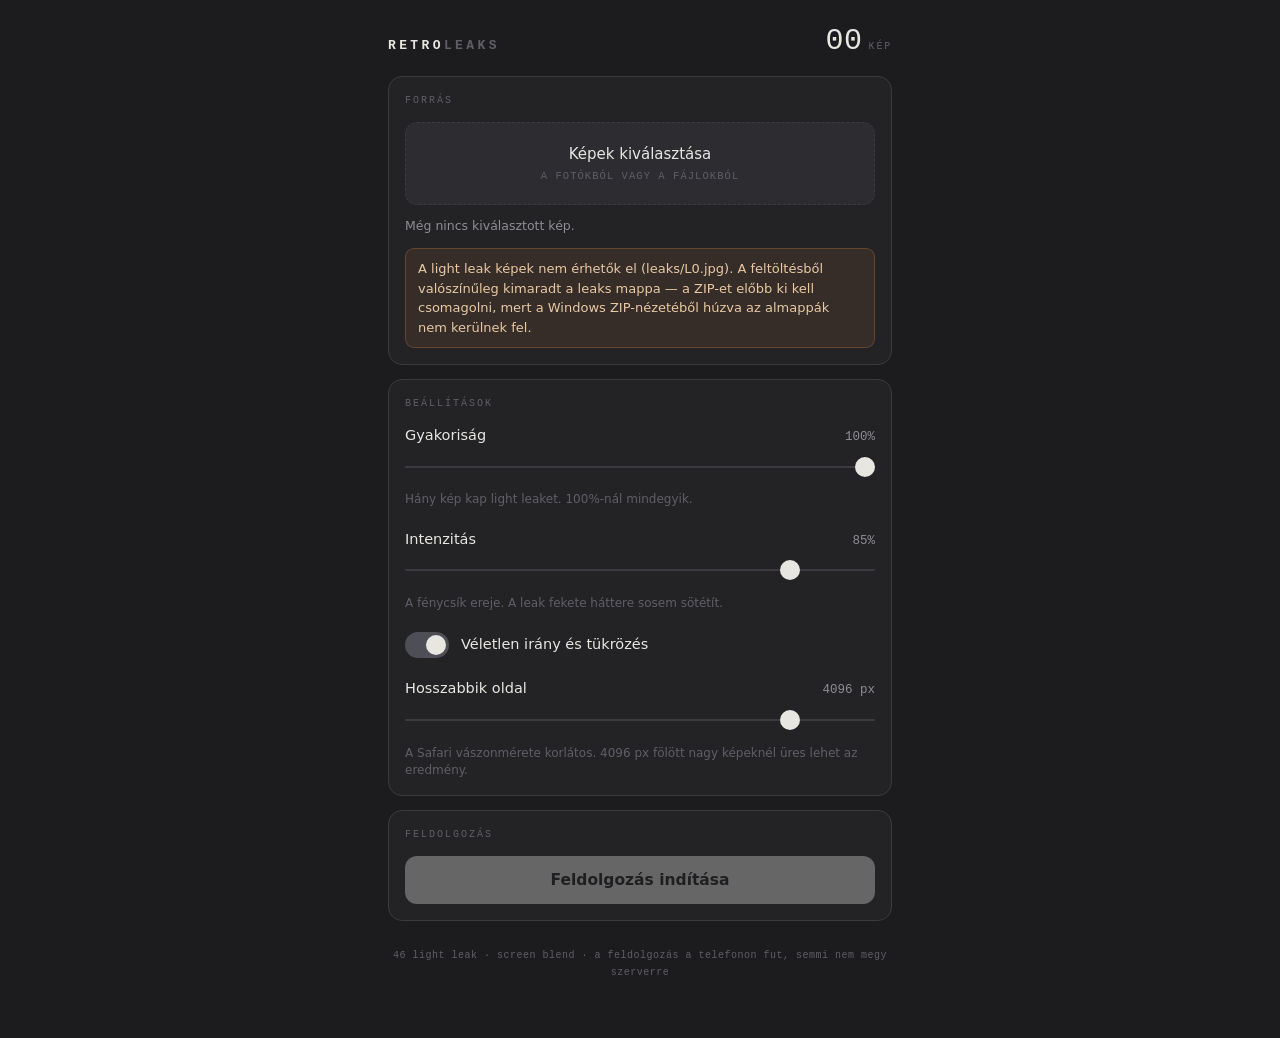
==== index.html @ 72d95e02 "Add files via upload" ====
<!DOCTYPE html>
<html lang="hu">
<head>
<meta charset="utf-8">
<title>RetroLeaks</title>
<meta name="viewport" content="width=device-width, initial-scale=1, viewport-fit=cover, user-scalable=no">
<meta name="description" content="Batch light leak feldolgozó analóg filmhatáshoz.">
<meta name="theme-color" content="#1c1c1e">
<meta name="mobile-web-app-capable" content="yes">
<meta name="apple-mobile-web-app-capable" content="yes">
<meta name="apple-mobile-web-app-status-bar-style" content="black-translucent">
<meta name="apple-mobile-web-app-title" content="RetroLeaks">
<link rel="manifest" href="manifest.webmanifest">
<link rel="apple-touch-icon" href="icons/apple-touch-icon.png">
<link rel="icon" href="icons/icon-192.png">
<link rel="stylesheet" href="styles.css">
</head>
<body>

<header class="masthead">
  <div class="wordmark">Retro<span>leaks</span></div>
  <div class="counter">
    <span class="counter-num" id="counterNum">00</span>
    <span class="counter-unit">kép</span>
  </div>
</header>

<main>

  <!-- FORRÁS -->
  <section class="panel">
    <h2 class="eyebrow">Forrás</h2>

    <label class="picker" for="picker">
      <span class="picker-label">Képek kiválasztása</span>
      <span class="picker-hint">a Fotókból vagy a Fájlokból</span>
    </label>
    <input type="file" id="picker" accept="image/*" multiple>

    <p class="meta" id="sourceMeta">Még nincs kiválasztott kép.</p>
    <p class="warn" id="sourceWarn" hidden></p>
    <p class="error" id="appError" hidden></p>
  </section>

  <!-- ELŐNÉZET -->
  <section class="panel" id="previewPanel" hidden>
    <div class="panel-head">
      <h2 class="eyebrow">Előnézet</h2>
      <button class="ghost" id="rerollBtn" type="button">Másik leak</button>
    </div>

    <div class="preview-frame">
      <img id="previewImg" alt="Előnézet az első képről a jelenlegi beállításokkal">
      <div class="preview-busy" id="previewBusy" hidden></div>
    </div>
    <p class="meta" id="previewMeta"></p>
  </section>

  <!-- BEÁLLÍTÁSOK -->
  <section class="panel">
    <h2 class="eyebrow">Beállítások</h2>

    <div class="control">
      <div class="control-head">
        <label for="frequency">Gyakoriság</label>
        <output id="frequencyOut">100%</output>
      </div>
      <input type="range" id="frequency" min="0" max="100" step="5" value="100">
      <p class="hint">Hány kép kap light leaket. 100%-nál mindegyik.</p>
    </div>

    <div class="control">
      <div class="control-head">
        <label for="intensity">Intenzitás</label>
        <output id="intensityOut">85%</output>
      </div>
      <input type="range" id="intensity" min="10" max="100" step="5" value="85">
      <p class="hint">A fénycsík ereje. A leak fekete háttere sosem sötétít.</p>
    </div>

    <div class="row">
      <label class="switch" for="orientation">
        <input type="checkbox" id="orientation" checked>
        <span class="switch-track"><span class="switch-knob"></span></span>
        <span class="switch-text">Véletlen irány és tükrözés</span>
      </label>
    </div>

    <div class="control">
      <div class="control-head">
        <label for="maxSide">Hosszabbik oldal</label>
        <output id="maxSideOut">4096 px</output>
      </div>
      <input type="range" id="maxSide" min="1536" max="4608" step="512" value="4096">
      <p class="hint">A Safari vászonmérete korlátos. 4096 px fölött nagy képeknél üres lehet az eredmény.</p>
    </div>
  </section>

  <!-- FUTTATÁS -->
  <section class="panel">
    <h2 class="eyebrow">Feldolgozás</h2>
    <button class="primary" id="runBtn" type="button" disabled>Feldolgozás indítása</button>

    <div class="progress" id="progress" hidden>
      <div class="progress-track"><div class="progress-bar" id="progressBar"></div></div>
      <p class="meta" id="progressMeta"></p>
    </div>
  </section>

  <!-- EREDMÉNY -->
  <section class="panel" id="resultPanel" hidden>
    <div class="panel-head">
      <h2 class="eyebrow">Kontaktmásolat</h2>
      <span class="tally" id="tally"></span>
    </div>

    <div class="sheet" id="sheet"></div>

    <button class="primary" id="saveBtn" type="button">Mentés a Fotókba</button>
    <p class="meta" id="saveMeta"></p>

    <div class="control control-tight">
      <div class="control-head">
        <label for="chunk">Csomagméret</label>
        <output id="chunkOut">5 kép</output>
      </div>
      <input type="range" id="chunk" min="1" max="10" step="1" value="5">
      <p class="hint">A megosztás-lapról a „Képek mentése” eltűnik, ha egyszerre túl sok fájlt küldünk. Ha nem látod, vegyél kisebb csomagot.</p>
    </div>
  </section>

  <footer class="colophon">
    <p><span id="leakCount">46</span> light leak · screen blend · a feldolgozás a telefonon fut, semmi nem megy szerverre</p>
  </footer>

</main>

<script src="app.js"></script>
</body>
</html>
---- styles.css ----
:root {
  --base:   #1c1c1e;
  --panel:  #232326;
  --raise:  #2c2c31;
  --line:   #3a3a40;
  --ink:    #e8e6e1;
  --muted:  #8e8e95;
  --dim:    #5f5f68;

  --sans: -apple-system, BlinkMacSystemFont, "Segoe UI", system-ui, sans-serif;
  --mono: ui-monospace, SFMono-Regular, "SF Mono", Menlo, Consolas, monospace;

  --pad: 18px;
  --radius: 14px;
}

* { box-sizing: border-box; }

html, body {
  margin: 0;
  padding: 0;
  background: var(--base);
  color: var(--ink);
  font-family: var(--sans);
  font-size: 15px;
  line-height: 1.5;
  -webkit-text-size-adjust: 100%;
  -webkit-tap-highlight-color: transparent;
  overscroll-behavior-y: contain;
}

body {
  padding:
    env(safe-area-inset-top) env(safe-area-inset-right)
    env(safe-area-inset-bottom) env(safe-area-inset-left);
}

main {
  max-width: 540px;
  margin: 0 auto;
  padding: 0 var(--pad) 56px;
}

/* ─────────── Fejléc: expozíciószámláló ─────────── */

.masthead {
  max-width: 540px;
  margin: 0 auto;
  padding: 26px var(--pad) 20px;
  display: flex;
  align-items: baseline;
  justify-content: space-between;
  gap: 16px;
}

.wordmark {
  font-family: var(--mono);
  font-size: 13px;
  font-weight: 600;
  letter-spacing: 0.26em;
  text-transform: uppercase;
  color: var(--ink);
}
.wordmark span { color: var(--dim); }

.counter {
  display: flex;
  align-items: baseline;
  gap: 6px;
}
.counter-num {
  font-family: var(--mono);
  font-size: 30px;
  font-weight: 300;
  letter-spacing: 0.02em;
  font-variant-numeric: tabular-nums;
  line-height: 1;
  color: var(--ink);
}
.counter-unit {
  font-family: var(--mono);
  font-size: 10px;
  letter-spacing: 0.18em;
  text-transform: uppercase;
  color: var(--dim);
}

/* ─────────── Panelek ─────────── */

.panel {
  background: var(--panel);
  border: 1px solid var(--line);
  border-radius: var(--radius);
  padding: 16px;
  margin-bottom: 14px;
}

.panel-head {
  display: flex;
  align-items: center;
  justify-content: space-between;
  gap: 12px;
}

.eyebrow {
  font-family: var(--mono);
  font-size: 10px;
  font-weight: 500;
  letter-spacing: 0.2em;
  text-transform: uppercase;
  color: var(--dim);
  margin: 0 0 14px;
}
.panel-head .eyebrow { margin-bottom: 14px; }

.meta {
  font-size: 12.5px;
  color: var(--muted);
  margin: 12px 0 0;
}

.hint {
  font-size: 12px;
  color: var(--dim);
  margin: 7px 0 0;
  line-height: 1.45;
}

.warn {
  font-size: 12.5px;
  color: #d9b48a;
  margin: 8px 0 0;
}

/* ─────────── Fájlválasztó ─────────── */

#picker {
  position: absolute;
  width: 1px; height: 1px;
  opacity: 0;
  pointer-events: none;
}

.picker {
  display: flex;
  flex-direction: column;
  align-items: center;
  gap: 3px;
  padding: 20px 16px;
  border: 1px dashed var(--line);
  border-radius: 12px;
  background: var(--raise);
  cursor: pointer;
  user-select: none;
  transition: border-color 0.18s ease, background 0.18s ease;
}
.picker:active { background: #33333a; border-color: #4a4a52; }

.picker-label {
  font-size: 15px;
  font-weight: 500;
}
.picker-hint {
  font-family: var(--mono);
  font-size: 10.5px;
  letter-spacing: 0.1em;
  text-transform: uppercase;
  color: var(--dim);
}

/* ─────────── Előnézet ─────────── */

.preview-frame {
  position: relative;
  border-radius: 10px;
  overflow: hidden;
  background: #141416;
  min-height: 120px;
}
.preview-frame img {
  display: block;
  width: 100%;
  height: auto;
}

.preview-busy {
  position: absolute;
  inset: 0;
  background: rgba(20, 20, 22, 0.55);
}
.preview-busy::after {
  content: "";
  position: absolute;
  top: 0; bottom: 0;
  width: 34%;
  background: linear-gradient(90deg,
    transparent, rgba(255, 176, 108, 0.16), transparent);
  animation: sweep 1.05s ease-in-out infinite;
}

@keyframes sweep {
  from { left: -34%; }
  to   { left: 100%; }
}

/* ─────────── Vezérlők ─────────── */

.control { margin-bottom: 20px; }
.control:last-child { margin-bottom: 0; }
.control-tight { margin-top: 18px; }

.control-head {
  display: flex;
  align-items: baseline;
  justify-content: space-between;
  gap: 12px;
  margin-bottom: 9px;
}
.control-head label {
  font-size: 14.5px;
  color: var(--ink);
}
.control-head output {
  font-family: var(--mono);
  font-size: 12.5px;
  font-variant-numeric: tabular-nums;
  color: var(--muted);
}

input[type="range"] {
  -webkit-appearance: none;
  appearance: none;
  width: 100%;
  height: 22px;
  background: transparent;
  margin: 0;
}
input[type="range"]::-webkit-slider-runnable-track {
  height: 2px;
  background: var(--line);
  border-radius: 2px;
}
input[type="range"]::-webkit-slider-thumb {
  -webkit-appearance: none;
  appearance: none;
  width: 20px; height: 20px;
  margin-top: -9px;
  border-radius: 50%;
  background: var(--ink);
  border: none;
}
input[type="range"]::-moz-range-track {
  height: 2px;
  background: var(--line);
  border-radius: 2px;
}
input[type="range"]::-moz-range-thumb {
  width: 20px; height: 20px;
  border-radius: 50%;
  background: var(--ink);
  border: none;
}
input[type="range"]:focus-visible { outline: none; }
input[type="range"]:focus-visible::-webkit-slider-thumb {
  box-shadow: 0 0 0 3px rgba(232, 230, 225, 0.28);
}

.row { margin-bottom: 20px; }

/* ─────────── Kapcsoló ─────────── */

.switch {
  display: flex;
  align-items: center;
  gap: 12px;
  cursor: pointer;
  user-select: none;
}
.switch input {
  position: absolute;
  opacity: 0;
  width: 1px; height: 1px;
}
.switch-track {
  flex: none;
  width: 44px; height: 26px;
  border-radius: 13px;
  background: var(--line);
  padding: 3px;
  transition: background 0.2s ease;
}
.switch-knob {
  display: block;
  width: 20px; height: 20px;
  border-radius: 50%;
  background: var(--muted);
  transition: transform 0.2s ease, background 0.2s ease;
}
.switch input:checked + .switch-track { background: #4e4e57; }
.switch input:checked + .switch-track .switch-knob {
  transform: translateX(18px);
  background: var(--ink);
}
.switch input:focus-visible + .switch-track {
  box-shadow: 0 0 0 3px rgba(232, 230, 225, 0.28);
}
.switch-text { font-size: 14.5px; }

/* ─────────── Gombok ─────────── */

.primary {
  display: block;
  width: 100%;
  padding: 15px;
  border: none;
  border-radius: 12px;
  background: var(--ink);
  color: #1a1a1c;
  font-family: var(--sans);
  font-size: 15.5px;
  font-weight: 600;
  cursor: pointer;
  transition: opacity 0.18s ease;
}
.primary:disabled { opacity: 0.34; cursor: default; }
.primary:not(:disabled):active { opacity: 0.78; }

.ghost {
  padding: 6px 12px;
  margin-bottom: 14px;
  border: 1px solid var(--line);
  border-radius: 999px;
  background: transparent;
  color: var(--muted);
  font-family: var(--mono);
  font-size: 10.5px;
  letter-spacing: 0.12em;
  text-transform: uppercase;
  cursor: pointer;
}
.ghost:active { background: var(--raise); color: var(--ink); }

/* ─────────── Kontaktmásolat ─────────── */

.tally {
  font-family: var(--mono);
  font-size: 11px;
  letter-spacing: 0.1em;
  color: var(--muted);
  margin-bottom: 14px;
}

.sheet {
  display: grid;
  grid-template-columns: repeat(3, 1fr);
  gap: 8px;
  margin-bottom: 18px;
}

.frame {
  position: relative;
  border-radius: 4px;
  overflow: hidden;
  background: #141416;
  aspect-ratio: 1 / 1;
}
.frame img {
  display: block;
  width: 100%; height: 100%;
  object-fit: cover;
}
.frame-no {
  position: absolute;
  left: 4px; bottom: 3px;
  font-family: var(--mono);
  font-size: 9px;
  letter-spacing: 0.08em;
  color: rgba(255, 255, 255, 0.82);
  text-shadow: 0 1px 3px rgba(0, 0, 0, 0.9);
  font-variant-numeric: tabular-nums;
}
.frame.is-saved::after {
  content: "";
  position: absolute;
  inset: 0;
  background: rgba(20, 20, 22, 0.58);
  border: 1px solid rgba(232, 230, 225, 0.35);
  border-radius: 4px;
}

/* ─────────── Folyamatjelző ─────────── */

.progress { margin-top: 16px; }

.progress-track {
  position: relative;
  height: 2px;
  background: var(--line);
  border-radius: 2px;
  overflow: hidden;
}
.progress-bar {
  height: 100%;
  width: 0%;
  background: var(--ink);
  transition: width 0.25s ease;
}

/* ─────────── Lábléc ─────────── */

.colophon {
  margin-top: 26px;
  text-align: center;
}
.colophon p {
  font-family: var(--mono);
  font-size: 10px;
  letter-spacing: 0.05em;
  line-height: 1.7;
  color: var(--dim);
  margin: 0;
}

/* ─────────── Hozzáférhetőség ─────────── */

@media (prefers-reduced-motion: reduce) {
  *, *::before, *::after {
    animation-duration: 0.001ms !important;
    animation-iteration-count: 1 !important;
    transition-duration: 0.001ms !important;
  }
}

button:focus-visible,
.picker:focus-within {
  outline: 2px solid rgba(232, 230, 225, 0.55);
  outline-offset: 2px;
}

/* a kontaktmásolat kockái gombok, de ne nézzenek ki annak */
.frame {
  padding: 0;
  border: none;
  font: inherit;
  color: inherit;
  cursor: pointer;
  -webkit-appearance: none;
  appearance: none;
}
.frame:active { opacity: 0.7; }

/* látható hibaüzenet — a néma bukás a legrosszabb fajta */
.error {
  font-size: 13px;
  line-height: 1.5;
  color: #e8c9a4;
  background: rgba(198, 122, 66, 0.12);
  border: 1px solid rgba(198, 122, 66, 0.32);
  border-radius: 9px;
  padding: 10px 12px;
  margin: 12px 0 0;
}
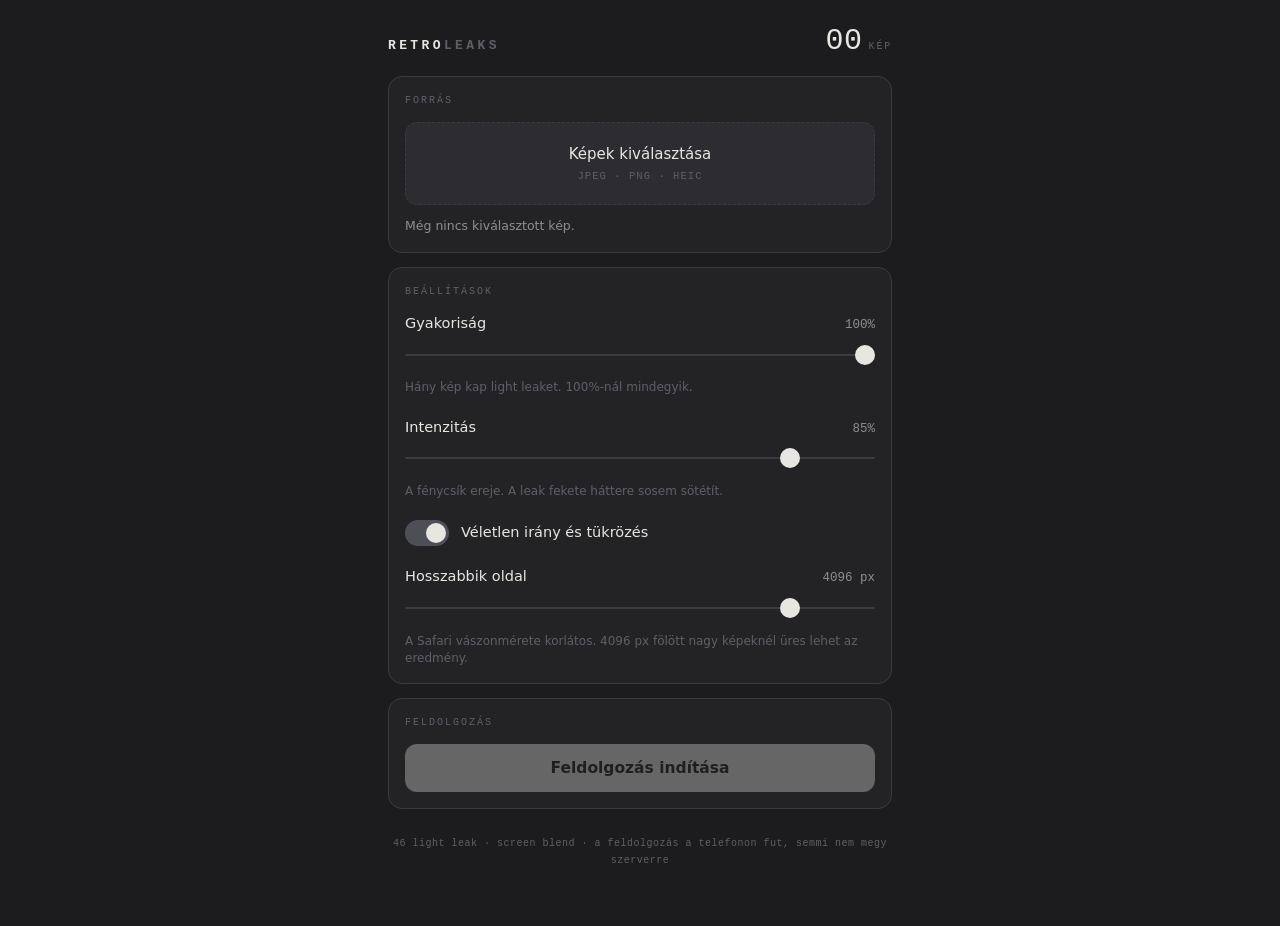
==== commit 37fb7584: "Add files via upload" ====
--- a/index.html
+++ b/index.html
@@ -33,9 +33,11 @@
 
     <label class="picker" for="picker">
       <span class="picker-label">Képek kiválasztása</span>
-      <span class="picker-hint">a Fotókból vagy a Fájlokból</span>
+      <span class="picker-hint">JPEG · PNG · HEIC</span>
     </label>
-    <input type="file" id="picker" accept="image/*" multiple>
+    <input type="file" id="picker"
+           accept="image/jpeg,image/png,image/webp,image/gif,image/bmp,image/heic,image/heif"
+           multiple>
 
     <p class="meta" id="sourceMeta">Még nincs kiválasztott kép.</p>
     <p class="warn" id="sourceWarn" hidden></p>
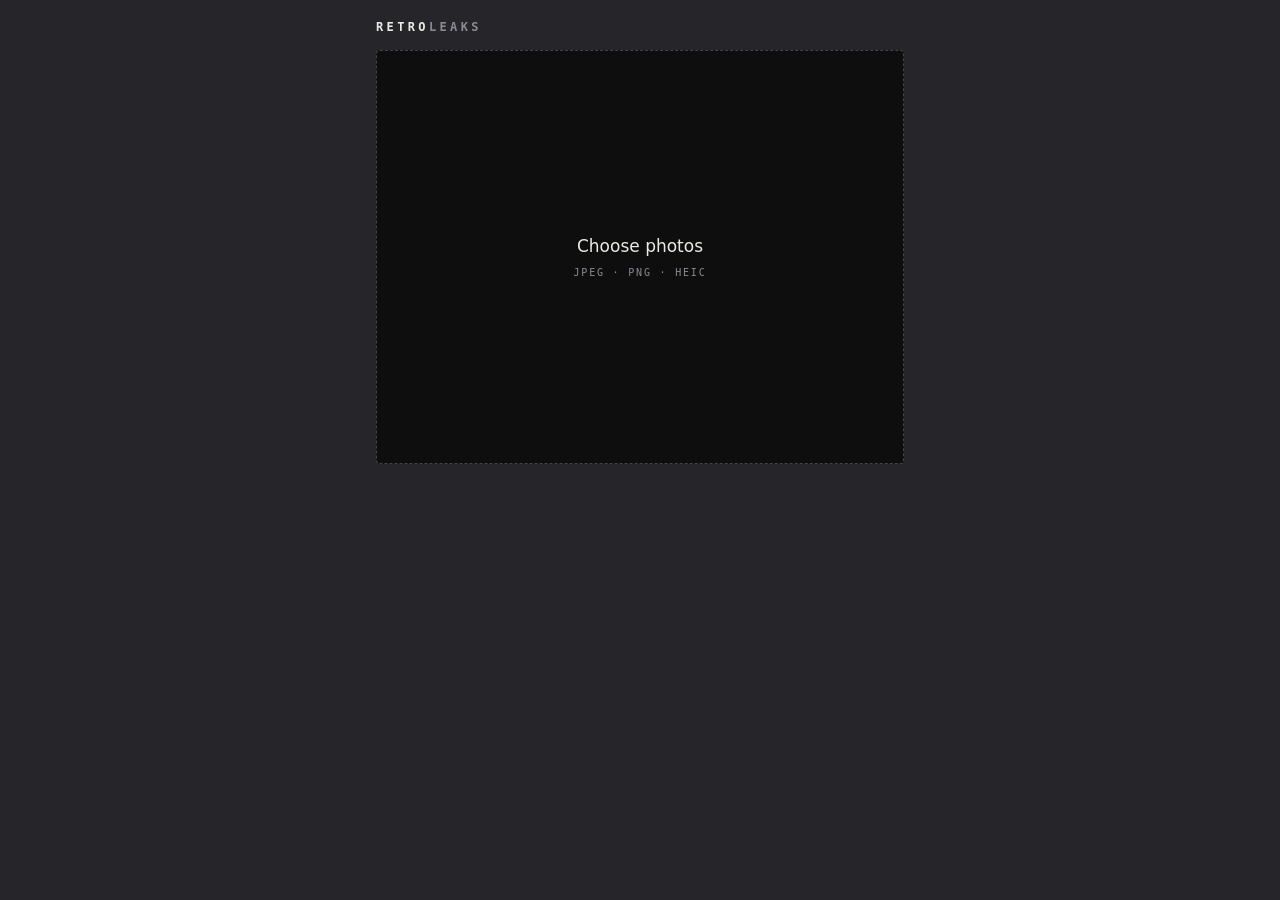
==== commit ea9b76c2: "Add files via upload" ====
--- a/index.html
+++ b/index.html
@@ -1,11 +1,11 @@
 <!DOCTYPE html>
-<html lang="hu">
+<html lang="en">
 <head>
 <meta charset="utf-8">
 <title>RetroLeaks</title>
 <meta name="viewport" content="width=device-width, initial-scale=1, viewport-fit=cover, user-scalable=no">
-<meta name="description" content="Batch light leak feldolgozó analóg filmhatáshoz.">
-<meta name="theme-color" content="#1c1c1e">
+<meta name="description" content="Batch light leak tool for analogue film looks. Everything runs on your device.">
+<meta name="theme-color" content="#26262a">
 <meta name="mobile-web-app-capable" content="yes">
 <meta name="apple-mobile-web-app-capable" content="yes">
 <meta name="apple-mobile-web-app-status-bar-style" content="black-translucent">
@@ -17,125 +17,110 @@
 </head>
 <body>
 
-<header class="masthead">
-  <div class="wordmark">Retro<span>leaks</span></div>
-  <div class="counter">
-    <span class="counter-num" id="counterNum">00</span>
-    <span class="counter-unit">kép</span>
+<header class="bar">
+  <div class="mark">Retro<span>leaks</span></div>
+  <div class="load" id="load" hidden>
+    <span class="load-num" id="loadNum">0</span>
+    <span class="load-unit" id="loadUnit">photos</span>
   </div>
 </header>
 
-<main>
+<p class="alert" id="alert" hidden></p>
 
-  <!-- FORRÁS -->
-  <section class="panel">
-    <h2 class="eyebrow">Forrás</h2>
+<div class="stage" id="stage">
 
-    <label class="picker" for="picker">
-      <span class="picker-label">Képek kiválasztása</span>
-      <span class="picker-hint">JPEG · PNG · HEIC</span>
-    </label>
-    <input type="file" id="picker"
-           accept="image/jpeg,image/png,image/webp,image/gif,image/bmp,image/heic,image/heif"
-           multiple>
+  <label class="empty" for="picker" id="empty">
+    <span class="empty-title">Choose photos</span>
+    <span class="empty-sub">JPEG · PNG · HEIC</span>
+  </label>
 
-    <p class="meta" id="sourceMeta">Még nincs kiválasztott kép.</p>
-    <p class="warn" id="sourceWarn" hidden></p>
-    <p class="error" id="appError" hidden></p>
+  <div class="hero" id="hero" hidden>
+    <img id="heroImg" alt="Preview of the first photo with the current leak"
+         src="[data-uri]">
+    <div class="hero-busy" id="heroBusy" hidden></div>
+    <span class="stamp" id="stamp" hidden>Original</span>
+    <span class="hero-hint" id="heroHint">Hold to compare</span>
+  </div>
+
+  <div class="sheet-wrap" id="sheetWrap" hidden>
+    <div class="sheet" id="sheet"></div>
+  </div>
+
+</div>
+
+<input type="file" id="picker"
+       accept="image/jpeg,image/png,image/webp,image/gif,image/bmp,image/heic,image/heif"
+       multiple>
+
+<main id="controls" hidden>
+
+  <section class="block">
+    <div class="block-head">
+      <h2 class="label">Leak</h2>
+      <span class="value" id="leakName">Random</span>
+    </div>
+    <div class="strip" id="strip" role="listbox" aria-label="Light leak"></div>
   </section>
 
-  <!-- ELŐNÉZET -->
-  <section class="panel" id="previewPanel" hidden>
-    <div class="panel-head">
-      <h2 class="eyebrow">Előnézet</h2>
-      <button class="ghost" id="rerollBtn" type="button">Másik leak</button>
+  <section class="block">
+    <div class="block-head">
+      <h2 class="label" id="intensityLabel">Intensity</h2>
+      <span class="value" id="intensityValue">85</span>
     </div>
-
-    <div class="preview-frame">
-      <img id="previewImg" alt="Előnézet az első képről a jelenlegi beállításokkal">
-      <div class="preview-busy" id="previewBusy" hidden></div>
-    </div>
-    <p class="meta" id="previewMeta"></p>
+    <input type="range" id="intensity" min="10" max="100" step="5" value="85"
+           aria-labelledby="intensityLabel">
   </section>
 
-  <!-- BEÁLLÍTÁSOK -->
-  <section class="panel">
-    <h2 class="eyebrow">Beállítások</h2>
-
-    <div class="control">
-      <div class="control-head">
-        <label for="frequency">Gyakoriság</label>
-        <output id="frequencyOut">100%</output>
-      </div>
-      <input type="range" id="frequency" min="0" max="100" step="5" value="100">
-      <p class="hint">Hány kép kap light leaket. 100%-nál mindegyik.</p>
+  <section class="block">
+    <div class="block-head">
+      <h2 class="label">Orientation</h2>
     </div>
-
-    <div class="control">
-      <div class="control-head">
-        <label for="intensity">Intenzitás</label>
-        <output id="intensityOut">85%</output>
-      </div>
-      <input type="range" id="intensity" min="10" max="100" step="5" value="85">
-      <p class="hint">A fénycsík ereje. A leak fekete háttere sosem sötétít.</p>
-    </div>
-
-    <div class="row">
-      <label class="switch" for="orientation">
-        <input type="checkbox" id="orientation" checked>
-        <span class="switch-track"><span class="switch-knob"></span></span>
-        <span class="switch-text">Véletlen irány és tükrözés</span>
-      </label>
-    </div>
-
-    <div class="control">
-      <div class="control-head">
-        <label for="maxSide">Hosszabbik oldal</label>
-        <output id="maxSideOut">4096 px</output>
-      </div>
-      <input type="range" id="maxSide" min="1536" max="4608" step="512" value="4096">
-      <p class="hint">A Safari vászonmérete korlátos. 4096 px fölött nagy képeknél üres lehet az eredmény.</p>
+    <div class="seg" id="orientSeg" role="radiogroup" aria-label="Orientation">
+      <button type="button" class="seg-btn is-on" data-orient="random" role="radio" aria-checked="true">Random</button>
+      <button type="button" class="seg-btn" data-orient="fixed" role="radio" aria-checked="false">As shot</button>
     </div>
   </section>
 
-  <!-- FUTTATÁS -->
-  <section class="panel">
-    <h2 class="eyebrow">Feldolgozás</h2>
-    <button class="primary" id="runBtn" type="button" disabled>Feldolgozás indítása</button>
-
-    <div class="progress" id="progress" hidden>
-      <div class="progress-track"><div class="progress-bar" id="progressBar"></div></div>
-      <p class="meta" id="progressMeta"></p>
+  <section class="block" id="coverageBlock" hidden>
+    <div class="block-head">
+      <h2 class="label" id="coverageLabel">Coverage</h2>
+      <span class="value" id="coverageValue">100</span>
     </div>
+    <input type="range" id="coverage" min="0" max="100" step="5" value="100"
+           aria-labelledby="coverageLabel">
+    <p class="note" id="coverageNote">Every photo gets a leak.</p>
   </section>
 
-  <!-- EREDMÉNY -->
-  <section class="panel" id="resultPanel" hidden>
-    <div class="panel-head">
-      <h2 class="eyebrow">Kontaktmásolat</h2>
-      <span class="tally" id="tally"></span>
+  <details class="more">
+    <summary>Advanced</summary>
+
+    <div class="block-head">
+      <h2 class="label" id="sizeLabel">Longest edge</h2>
+      <span class="value" id="sizeValue">Auto</span>
     </div>
+    <input type="range" id="size" min="0" max="4" step="1" value="0" aria-labelledby="sizeLabel">
+    <p class="note">Auto keeps as much detail as your browser can handle. Lower it only if
+      large photos come out blank.</p>
 
-    <div class="sheet" id="sheet"></div>
+    <button type="button" class="link" id="resetBtn">Reset settings</button>
+  </details>
 
-    <button class="primary" id="saveBtn" type="button">Mentés a Fotókba</button>
-    <p class="meta" id="saveMeta"></p>
-
-    <div class="control control-tight">
-      <div class="control-head">
-        <label for="chunk">Csomagméret</label>
-        <output id="chunkOut">5 kép</output>
-      </div>
-      <input type="range" id="chunk" min="1" max="10" step="1" value="5">
-      <p class="hint">A megosztás-lapról a „Képek mentése” eltűnik, ha egyszerre túl sok fájlt küldünk. Ha nem látod, vegyél kisebb csomagot.</p>
-    </div>
-  </section>
-
-  <footer class="colophon">
-    <p><span id="leakCount">46</span> light leak · screen blend · a feldolgozás a telefonon fut, semmi nem megy szerverre</p>
-  </footer>
+  <p class="colophon">
+    <span id="leakTotal">46</span> leaks · screen blend · nothing leaves your device
+  </p>
 
 </main>
+
+<div class="dock" id="dock" hidden>
+  <div class="dock-progress" id="dockProgress" hidden>
+    <div class="dock-track"><div class="dock-fill" id="dockFill"></div></div>
+    <span class="dock-status" id="dockStatus"></span>
+  </div>
+  <div class="dock-row">
+    <button type="button" class="minor" id="backBtn" hidden>Back</button>
+    <button type="button" class="major" id="actionBtn">Apply</button>
+  </div>
+</div>
 
 <script src="app.js"></script>
 </body>
--- a/styles.css
+++ b/styles.css
@@ -1,25 +1,39 @@
+/* ===========================================================
+   RetroLeaks
+   Two greys, deliberately: film-gate black behind photographs
+   (you cannot judge an image against a light surround), and a
+   graphite "equipment" grey for the chrome around it. The only
+   colour in the interface comes out of the leaks themselves.
+   =========================================================== */
+
 :root {
-  --base:   #1c1c1e;
-  --panel:  #232326;
-  --raise:  #2c2c31;
-  --line:   #3a3a40;
-  --ink:    #e8e6e1;
-  --muted:  #8e8e95;
-  --dim:    #5f5f68;
+  --stock:  #0e0e0f;   /* film gate — only ever behind an image */
+  --body:   #26262a;   /* graphite chrome */
+  --plate:  #2f2f34;   /* raised controls */
+  --etch:   #43434a;   /* engraved hairlines */
+  --ink:    #eceae5;   /* warm off-white */
+  --ghost:  #8b8b93;   /* secondary text */
 
   --sans: -apple-system, BlinkMacSystemFont, "Segoe UI", system-ui, sans-serif;
   --mono: ui-monospace, SFMono-Regular, "SF Mono", Menlo, Consolas, monospace;
 
-  --pad: 18px;
-  --radius: 14px;
+  --gutter: 16px;
+  --dock-h: 84px;
 }
 
 * { box-sizing: border-box; }
 
-html, body {
+/* A class rule with a display value outranks the browser's own
+   [hidden] { display: none }, because author styles beat the UA sheet.
+   Without this, .hero and .empty stay visible while carrying the
+   hidden attribute. Applies to every element, present and future. */
+[hidden] { display: none !important; }
+
+html { background: var(--body); }
+
+body {
   margin: 0;
-  padding: 0;
-  background: var(--base);
+  background: var(--body);
   color: var(--ink);
   font-family: var(--sans);
   font-size: 15px;
@@ -27,401 +41,484 @@
   -webkit-text-size-adjust: 100%;
   -webkit-tap-highlight-color: transparent;
   overscroll-behavior-y: contain;
-}
-
-body {
-  padding:
-    env(safe-area-inset-top) env(safe-area-inset-right)
-    env(safe-area-inset-bottom) env(safe-area-inset-left);
-}
-
-main {
-  max-width: 540px;
-  margin: 0 auto;
-  padding: 0 var(--pad) 56px;
-}
-
-/* ─────────── Fejléc: expozíciószámláló ─────────── */
-
-.masthead {
-  max-width: 540px;
-  margin: 0 auto;
-  padding: 26px var(--pad) 20px;
+  padding-bottom: calc(var(--dock-h) + env(safe-area-inset-bottom));
+}
+
+/* ── Top bar ─────────────────────────────────────────────── */
+
+.bar {
   display: flex;
   align-items: baseline;
   justify-content: space-between;
   gap: 16px;
-}
-
-.wordmark {
-  font-family: var(--mono);
-  font-size: 13px;
+  padding: calc(env(safe-area-inset-top) + 18px) var(--gutter) 14px;
+  max-width: 560px;
+  margin: 0 auto;
+}
+
+.mark {
+  font-family: var(--mono);
+  font-size: 12px;
   font-weight: 600;
-  letter-spacing: 0.26em;
-  text-transform: uppercase;
-  color: var(--ink);
-}
-.wordmark span { color: var(--dim); }
-
-.counter {
-  display: flex;
-  align-items: baseline;
-  gap: 6px;
-}
-.counter-num {
-  font-family: var(--mono);
-  font-size: 30px;
+  letter-spacing: 0.28em;
+  text-transform: uppercase;
+}
+.mark span { color: var(--ghost); }
+
+.load { display: flex; align-items: baseline; gap: 6px; }
+.load-num {
+  font-family: var(--mono);
+  font-size: 22px;
   font-weight: 300;
-  letter-spacing: 0.02em;
   font-variant-numeric: tabular-nums;
   line-height: 1;
-  color: var(--ink);
-}
-.counter-unit {
+}
+.load-unit {
+  font-family: var(--mono);
+  font-size: 9.5px;
+  letter-spacing: 0.18em;
+  text-transform: uppercase;
+  color: var(--ghost);
+}
+
+/* ── Alert ───────────────────────────────────────────────── */
+
+.alert {
+  max-width: 560px;
+  margin: 0 auto 14px;
+  padding: 11px 13px;
+  border: 1px solid rgba(198, 133, 74, 0.42);
+  border-left-width: 3px;
+  border-radius: 3px;
+  background: rgba(198, 133, 74, 0.10);
+  color: #ecc9a2;
+  font-size: 13px;
+  line-height: 1.5;
+}
+.alert:not([hidden]) + .stage { margin-top: 0; }
+
+/* ── Stage ───────────────────────────────────────────────── */
+
+.stage {
+  max-width: 560px;
+  margin: 0 auto;
+  padding: 0 var(--gutter);
+}
+
+.empty {
+  display: flex;
+  flex-direction: column;
+  align-items: center;
+  justify-content: center;
+  gap: 5px;
+  min-height: 46vh;
+  border: 1px dashed var(--etch);
+  border-radius: 4px;
+  background: var(--stock);
+  cursor: pointer;
+  user-select: none;
+  transition: border-color 0.2s ease;
+}
+.empty:active { border-color: var(--ghost); }
+.empty-title { font-size: 17px; font-weight: 500; }
+.empty-sub {
   font-family: var(--mono);
   font-size: 10px;
   letter-spacing: 0.18em;
   text-transform: uppercase;
-  color: var(--dim);
-}
-
-/* ─────────── Panelek ─────────── */
-
-.panel {
-  background: var(--panel);
-  border: 1px solid var(--line);
-  border-radius: var(--radius);
-  padding: 16px;
-  margin-bottom: 14px;
-}
-
-.panel-head {
+  color: var(--ghost);
+}
+
+#picker { position: fixed; left: -9999px; width: 1px; height: 1px; opacity: 0; }
+
+/* ── Hero preview ────────────────────────────────────────── */
+
+.hero {
+  position: relative;
+  border-radius: 4px;
+  overflow: hidden;
+  background: var(--stock);
+  min-height: 46vh;
   display: flex;
   align-items: center;
+  justify-content: center;
+  user-select: none;
+  -webkit-user-select: none;
+  -webkit-touch-callout: none;
+}
+.hero img {
+  display: block;
+  width: 100%;
+  height: auto;
+  max-height: 62vh;
+  object-fit: contain;
+  pointer-events: none;
+}
+
+.hero-busy { position: absolute; inset: 0; background: rgba(14, 14, 15, 0.5); overflow: hidden; }
+.hero-busy::after {
+  content: "";
+  position: absolute;
+  top: 0; bottom: 0;
+  width: 30%;
+  background: linear-gradient(90deg, transparent, rgba(255, 178, 112, 0.14), transparent);
+  animation: sweep 1.1s ease-in-out infinite;
+}
+@keyframes sweep { from { left: -30%; } to { left: 100%; } }
+
+/* Contact-print annotation, stamped on while comparing. */
+.stamp {
+  position: absolute;
+  top: 10px; left: 10px;
+  padding: 4px 8px;
+  border: 1px solid rgba(236, 234, 229, 0.5);
+  border-radius: 2px;
+  font-family: var(--mono);
+  font-size: 9.5px;
+  letter-spacing: 0.2em;
+  text-transform: uppercase;
+  color: var(--ink);
+  background: rgba(14, 14, 15, 0.62);
+}
+
+.hero-hint {
+  position: absolute;
+  bottom: 10px;
+  left: 50%;
+  transform: translateX(-50%);
+  font-family: var(--mono);
+  font-size: 9.5px;
+  letter-spacing: 0.16em;
+  text-transform: uppercase;
+  color: rgba(236, 234, 229, 0.55);
+  text-shadow: 0 1px 4px rgba(0, 0, 0, 0.85);
+  transition: opacity 0.25s ease;
+}
+.hero.is-comparing .hero-hint { opacity: 0; }
+
+/* ── Controls ────────────────────────────────────────────── */
+
+#controls {
+  max-width: 560px;
+  margin: 0 auto;
+  padding: 22px var(--gutter) 0;
+}
+
+.block { margin-bottom: 24px; }
+
+.block-head {
+  display: flex;
+  align-items: baseline;
   justify-content: space-between;
   gap: 12px;
-}
-
-.eyebrow {
+  margin-bottom: 10px;
+}
+
+.label {
   font-family: var(--mono);
   font-size: 10px;
   font-weight: 500;
   letter-spacing: 0.2em;
   text-transform: uppercase;
-  color: var(--dim);
-  margin: 0 0 14px;
-}
-.panel-head .eyebrow { margin-bottom: 14px; }
-
-.meta {
-  font-size: 12.5px;
-  color: var(--muted);
-  margin: 12px 0 0;
-}
-
-.hint {
+  color: var(--ghost);
+  margin: 0;
+}
+
+.value {
+  font-family: var(--mono);
+  font-size: 13px;
+  font-variant-numeric: tabular-nums;
+  color: var(--ink);
+}
+
+.note {
   font-size: 12px;
-  color: var(--dim);
-  margin: 7px 0 0;
   line-height: 1.45;
-}
-
-.warn {
-  font-size: 12.5px;
-  color: #d9b48a;
+  color: var(--ghost);
   margin: 8px 0 0;
 }
 
-/* ─────────── Fájlválasztó ─────────── */
-
-#picker {
-  position: absolute;
-  width: 1px; height: 1px;
-  opacity: 0;
-  pointer-events: none;
-}
-
-.picker {
-  display: flex;
-  flex-direction: column;
-  align-items: center;
-  gap: 3px;
-  padding: 20px 16px;
-  border: 1px dashed var(--line);
-  border-radius: 12px;
-  background: var(--raise);
-  cursor: pointer;
-  user-select: none;
-  transition: border-color 0.18s ease, background 0.18s ease;
-}
-.picker:active { background: #33333a; border-color: #4a4a52; }
-
-.picker-label {
-  font-size: 15px;
-  font-weight: 500;
-}
-.picker-hint {
-  font-family: var(--mono);
-  font-size: 10.5px;
-  letter-spacing: 0.1em;
-  text-transform: uppercase;
-  color: var(--dim);
-}
-
-/* ─────────── Előnézet ─────────── */
-
-.preview-frame {
+/* ── Signature: the leak filmstrip ───────────────────────── */
+
+.strip {
+  display: flex;
+  gap: 7px;
+  overflow-x: auto;
+  overflow-y: hidden;
+  padding: 9px 0;
+  margin: 0 calc(var(--gutter) * -1);
+  padding-left: var(--gutter);
+  padding-right: var(--gutter);
+  background: var(--stock);
+  scroll-snap-type: x proximity;
+  -webkit-overflow-scrolling: touch;
+  scrollbar-width: none;
+  /* sprocket perforations, top and bottom */
+  background-image:
+    repeating-linear-gradient(90deg,
+      transparent 0 7px, rgba(236, 234, 229, 0.16) 7px 13px, transparent 13px 20px),
+    repeating-linear-gradient(90deg,
+      transparent 0 7px, rgba(236, 234, 229, 0.16) 7px 13px, transparent 13px 20px);
+  background-size: 100% 3px, 100% 3px;
+  background-position: 0 0, 0 100%;
+  background-repeat: repeat-x, repeat-x;
+}
+.strip::-webkit-scrollbar { display: none; }
+
+.gate {
+  flex: 0 0 auto;
+  width: 58px;
+  height: 44px;
+  padding: 0;
+  border: 1px solid transparent;
+  border-radius: 2px;
+  overflow: hidden;
+  background: #000;
+  cursor: pointer;
+  scroll-snap-align: center;
   position: relative;
-  border-radius: 10px;
-  overflow: hidden;
-  background: #141416;
-  min-height: 120px;
-}
-.preview-frame img {
+  transition: border-color 0.16s ease, transform 0.16s ease;
+}
+.gate img {
   display: block;
-  width: 100%;
-  height: auto;
-}
-
-.preview-busy {
+  width: 100%; height: 100%;
+  object-fit: cover;
+}
+.gate.is-on {
+  border-color: var(--ink);
+  transform: translateY(-2px);
+}
+.gate.is-on::after {
+  content: "";
   position: absolute;
   inset: 0;
-  background: rgba(20, 20, 22, 0.55);
-}
-.preview-busy::after {
-  content: "";
-  position: absolute;
-  top: 0; bottom: 0;
-  width: 34%;
-  background: linear-gradient(90deg,
-    transparent, rgba(255, 176, 108, 0.16), transparent);
-  animation: sweep 1.05s ease-in-out infinite;
-}
-
-@keyframes sweep {
-  from { left: -34%; }
-  to   { left: 100%; }
-}
-
-/* ─────────── Vezérlők ─────────── */
-
-.control { margin-bottom: 20px; }
-.control:last-child { margin-bottom: 0; }
-.control-tight { margin-top: 18px; }
-
-.control-head {
-  display: flex;
-  align-items: baseline;
-  justify-content: space-between;
-  gap: 12px;
-  margin-bottom: 9px;
-}
-.control-head label {
-  font-size: 14.5px;
+  box-shadow: inset 0 0 0 1px rgba(14, 14, 15, 0.85);
+}
+
+.gate-random {
+  display: flex;
+  align-items: center;
+  justify-content: center;
+  background: var(--plate);
+  font-family: var(--mono);
+  font-size: 9.5px;
+  letter-spacing: 0.14em;
   color: var(--ink);
 }
-.control-head output {
-  font-family: var(--mono);
-  font-size: 12.5px;
-  font-variant-numeric: tabular-nums;
-  color: var(--muted);
-}
+
+/* ── Sliders ─────────────────────────────────────────────── */
 
 input[type="range"] {
   -webkit-appearance: none;
   appearance: none;
   width: 100%;
-  height: 22px;
+  height: 24px;
   background: transparent;
   margin: 0;
+  display: block;
 }
 input[type="range"]::-webkit-slider-runnable-track {
-  height: 2px;
-  background: var(--line);
-  border-radius: 2px;
+  height: 1px;
+  background: var(--etch);
 }
 input[type="range"]::-webkit-slider-thumb {
   -webkit-appearance: none;
   appearance: none;
-  width: 20px; height: 20px;
-  margin-top: -9px;
+  width: 22px; height: 22px;
+  margin-top: -10.5px;
   border-radius: 50%;
   background: var(--ink);
   border: none;
 }
-input[type="range"]::-moz-range-track {
-  height: 2px;
-  background: var(--line);
-  border-radius: 2px;
-}
+input[type="range"]::-moz-range-track { height: 1px; background: var(--etch); }
 input[type="range"]::-moz-range-thumb {
-  width: 20px; height: 20px;
-  border-radius: 50%;
-  background: var(--ink);
-  border: none;
+  width: 22px; height: 22px; border: none; border-radius: 50%; background: var(--ink);
 }
 input[type="range"]:focus-visible { outline: none; }
 input[type="range"]:focus-visible::-webkit-slider-thumb {
-  box-shadow: 0 0 0 3px rgba(232, 230, 225, 0.28);
-}
-
-.row { margin-bottom: 20px; }
-
-/* ─────────── Kapcsoló ─────────── */
-
-.switch {
+  box-shadow: 0 0 0 3px rgba(236, 234, 229, 0.3);
+}
+
+/* ── Segmented control ───────────────────────────────────── */
+
+.seg {
+  display: flex;
+  gap: 2px;
+  padding: 2px;
+  background: var(--plate);
+  border-radius: 3px;
+}
+.seg-btn {
+  flex: 1;
+  padding: 9px 10px;
+  border: none;
+  border-radius: 2px;
+  background: transparent;
+  color: var(--ghost);
+  font-family: var(--sans);
+  font-size: 13.5px;
+  cursor: pointer;
+  transition: background 0.16s ease, color 0.16s ease;
+}
+.seg-btn.is-on { background: var(--etch); color: var(--ink); }
+
+/* ── Advanced ────────────────────────────────────────────── */
+
+.more {
+  border-top: 1px solid var(--etch);
+  padding-top: 14px;
+  margin-bottom: 22px;
+}
+.more > summary {
+  font-family: var(--mono);
+  font-size: 10px;
+  letter-spacing: 0.2em;
+  text-transform: uppercase;
+  color: var(--ghost);
+  cursor: pointer;
+  list-style: none;
+  padding-bottom: 14px;
+}
+.more > summary::-webkit-details-marker { display: none; }
+.more > summary::before { content: "+ "; }
+.more[open] > summary::before { content: "− "; }
+
+.link {
+  margin-top: 16px;
+  padding: 0;
+  border: none;
+  background: none;
+  color: var(--ghost);
+  font-family: var(--sans);
+  font-size: 13px;
+  text-decoration: underline;
+  text-underline-offset: 3px;
+  cursor: pointer;
+}
+
+.colophon {
+  font-family: var(--mono);
+  font-size: 9.5px;
+  letter-spacing: 0.06em;
+  line-height: 1.7;
+  color: var(--etch);
+  text-align: center;
+  margin: 0 0 8px;
+}
+
+/* ── Contact sheet ───────────────────────────────────────── */
+
+.sheet-wrap { background: var(--stock); border-radius: 4px; padding: 9px; }
+.sheet {
+  display: grid;
+  grid-template-columns: repeat(3, 1fr);
+  gap: 6px;
+}
+
+.frame {
+  position: relative;
+  aspect-ratio: 1 / 1;
+  padding: 0;
+  border: none;
+  border-radius: 2px;
+  overflow: hidden;
+  background: #000;
+  cursor: pointer;
+  font: inherit;
+  color: inherit;
+}
+.frame img { display: block; width: 100%; height: 100%; object-fit: cover; }
+.frame:active { opacity: 0.75; }
+
+.frame-no {
+  position: absolute;
+  left: 4px; bottom: 3px;
+  font-family: var(--mono);
+  font-size: 8.5px;
+  letter-spacing: 0.06em;
+  font-variant-numeric: tabular-nums;
+  color: rgba(255, 255, 255, 0.85);
+  text-shadow: 0 1px 3px rgba(0, 0, 0, 0.95);
+}
+
+.frame.is-saved::after {
+  content: "✓";
+  position: absolute;
+  inset: 0;
   display: flex;
   align-items: center;
-  gap: 12px;
-  cursor: pointer;
-  user-select: none;
-}
-.switch input {
-  position: absolute;
-  opacity: 0;
-  width: 1px; height: 1px;
-}
-.switch-track {
-  flex: none;
-  width: 44px; height: 26px;
-  border-radius: 13px;
-  background: var(--line);
-  padding: 3px;
-  transition: background 0.2s ease;
-}
-.switch-knob {
-  display: block;
-  width: 20px; height: 20px;
-  border-radius: 50%;
-  background: var(--muted);
-  transition: transform 0.2s ease, background 0.2s ease;
-}
-.switch input:checked + .switch-track { background: #4e4e57; }
-.switch input:checked + .switch-track .switch-knob {
-  transform: translateX(18px);
-  background: var(--ink);
-}
-.switch input:focus-visible + .switch-track {
-  box-shadow: 0 0 0 3px rgba(232, 230, 225, 0.28);
-}
-.switch-text { font-size: 14.5px; }
-
-/* ─────────── Gombok ─────────── */
-
-.primary {
-  display: block;
-  width: 100%;
+  justify-content: center;
+  background: rgba(14, 14, 15, 0.6);
+  color: var(--ink);
+  font-size: 20px;
+}
+
+/* ── Dock ────────────────────────────────────────────────── */
+
+.dock {
+  position: fixed;
+  left: 0; right: 0; bottom: 0;
+  background: linear-gradient(180deg, rgba(38, 38, 42, 0.86), var(--body) 34%);
+  backdrop-filter: blur(14px);
+  -webkit-backdrop-filter: blur(14px);
+  border-top: 1px solid var(--etch);
+  padding: 12px var(--gutter) calc(12px + env(safe-area-inset-bottom));
+  z-index: 20;
+}
+.dock-row {
+  display: flex;
+  gap: 9px;
+  max-width: 560px;
+  margin: 0 auto;
+}
+
+.major {
+  flex: 1;
   padding: 15px;
   border: none;
-  border-radius: 12px;
+  border-radius: 4px;
   background: var(--ink);
   color: #1a1a1c;
   font-family: var(--sans);
   font-size: 15.5px;
   font-weight: 600;
   cursor: pointer;
-  transition: opacity 0.18s ease;
-}
-.primary:disabled { opacity: 0.34; cursor: default; }
-.primary:not(:disabled):active { opacity: 0.78; }
-
-.ghost {
-  padding: 6px 12px;
-  margin-bottom: 14px;
-  border: 1px solid var(--line);
-  border-radius: 999px;
+}
+.major:disabled { opacity: 0.3; cursor: default; }
+.major:not(:disabled):active { opacity: 0.8; }
+
+.minor {
+  flex: 0 0 auto;
+  padding: 15px 18px;
+  border: 1px solid var(--etch);
+  border-radius: 4px;
   background: transparent;
-  color: var(--muted);
+  color: var(--ink);
+  font-family: var(--sans);
+  font-size: 15px;
+  cursor: pointer;
+}
+
+.dock-progress { max-width: 560px; margin: 0 auto 11px; }
+.dock-track { height: 1px; background: var(--etch); overflow: hidden; }
+.dock-fill { height: 100%; width: 0; background: var(--ink); transition: width 0.25s ease; }
+.dock-status {
+  display: block;
+  margin-top: 7px;
   font-family: var(--mono);
   font-size: 10.5px;
-  letter-spacing: 0.12em;
-  text-transform: uppercase;
-  cursor: pointer;
-}
-.ghost:active { background: var(--raise); color: var(--ink); }
-
-/* ─────────── Kontaktmásolat ─────────── */
-
-.tally {
-  font-family: var(--mono);
-  font-size: 11px;
-  letter-spacing: 0.1em;
-  color: var(--muted);
-  margin-bottom: 14px;
-}
-
-.sheet {
-  display: grid;
-  grid-template-columns: repeat(3, 1fr);
-  gap: 8px;
-  margin-bottom: 18px;
-}
-
-.frame {
-  position: relative;
-  border-radius: 4px;
-  overflow: hidden;
-  background: #141416;
-  aspect-ratio: 1 / 1;
-}
-.frame img {
-  display: block;
-  width: 100%; height: 100%;
-  object-fit: cover;
-}
-.frame-no {
-  position: absolute;
-  left: 4px; bottom: 3px;
-  font-family: var(--mono);
-  font-size: 9px;
-  letter-spacing: 0.08em;
-  color: rgba(255, 255, 255, 0.82);
-  text-shadow: 0 1px 3px rgba(0, 0, 0, 0.9);
-  font-variant-numeric: tabular-nums;
-}
-.frame.is-saved::after {
-  content: "";
-  position: absolute;
-  inset: 0;
-  background: rgba(20, 20, 22, 0.58);
-  border: 1px solid rgba(232, 230, 225, 0.35);
-  border-radius: 4px;
-}
-
-/* ─────────── Folyamatjelző ─────────── */
-
-.progress { margin-top: 16px; }
-
-.progress-track {
-  position: relative;
-  height: 2px;
-  background: var(--line);
-  border-radius: 2px;
-  overflow: hidden;
-}
-.progress-bar {
-  height: 100%;
-  width: 0%;
-  background: var(--ink);
-  transition: width 0.25s ease;
-}
-
-/* ─────────── Lábléc ─────────── */
-
-.colophon {
-  margin-top: 26px;
-  text-align: center;
-}
-.colophon p {
-  font-family: var(--mono);
-  font-size: 10px;
   letter-spacing: 0.05em;
-  line-height: 1.7;
-  color: var(--dim);
-  margin: 0;
-}
-
-/* ─────────── Hozzáférhetőség ─────────── */
+  color: var(--ghost);
+}
+
+/* ── Baseline ────────────────────────────────────────────── */
+
+button:focus-visible,
+.empty:focus-within,
+.gate:focus-visible {
+  outline: 2px solid rgba(236, 234, 229, 0.6);
+  outline-offset: 2px;
+}
 
 @media (prefers-reduced-motion: reduce) {
   *, *::before, *::after {
@@ -430,33 +527,3 @@
     transition-duration: 0.001ms !important;
   }
 }
-
-button:focus-visible,
-.picker:focus-within {
-  outline: 2px solid rgba(232, 230, 225, 0.55);
-  outline-offset: 2px;
-}
-
-/* a kontaktmásolat kockái gombok, de ne nézzenek ki annak */
-.frame {
-  padding: 0;
-  border: none;
-  font: inherit;
-  color: inherit;
-  cursor: pointer;
-  -webkit-appearance: none;
-  appearance: none;
-}
-.frame:active { opacity: 0.7; }
-
-/* látható hibaüzenet — a néma bukás a legrosszabb fajta */
-.error {
-  font-size: 13px;
-  line-height: 1.5;
-  color: #e8c9a4;
-  background: rgba(198, 122, 66, 0.12);
-  border: 1px solid rgba(198, 122, 66, 0.32);
-  border-radius: 9px;
-  padding: 10px 12px;
-  margin: 12px 0 0;
-}
